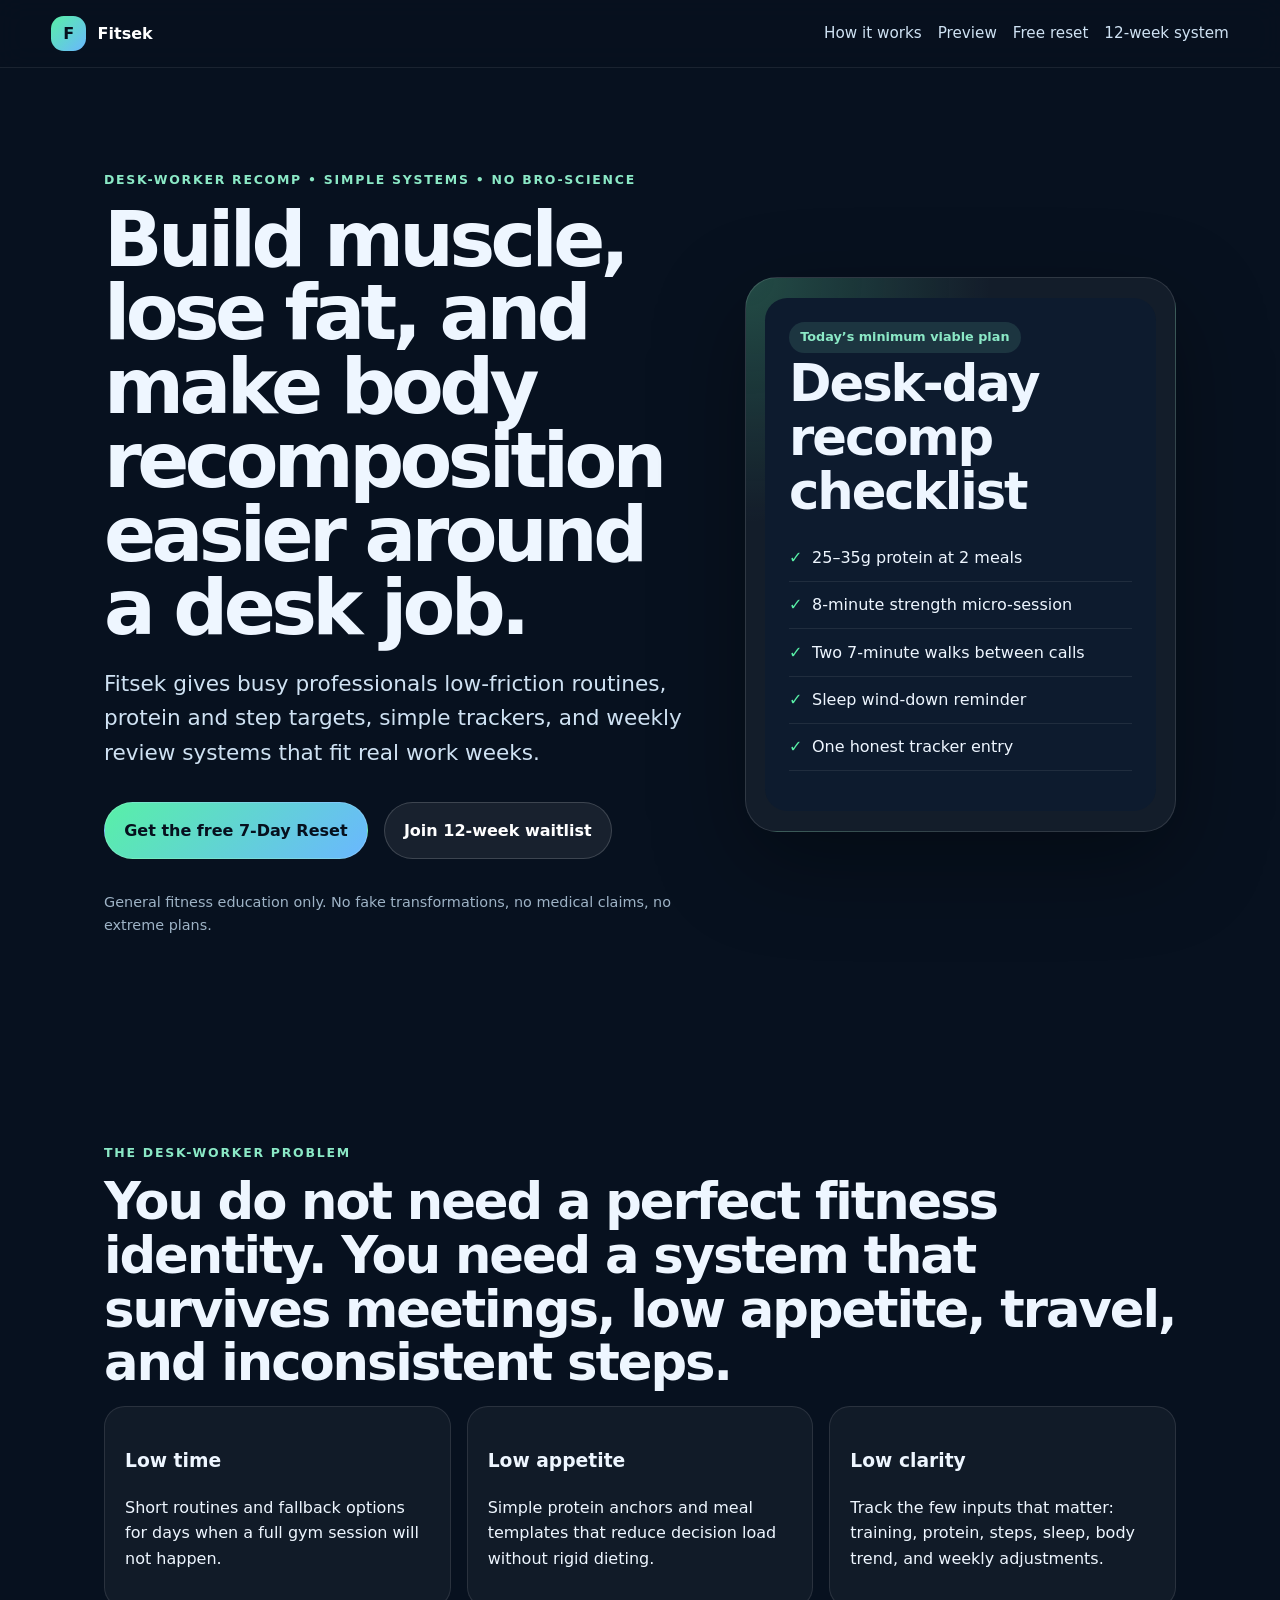
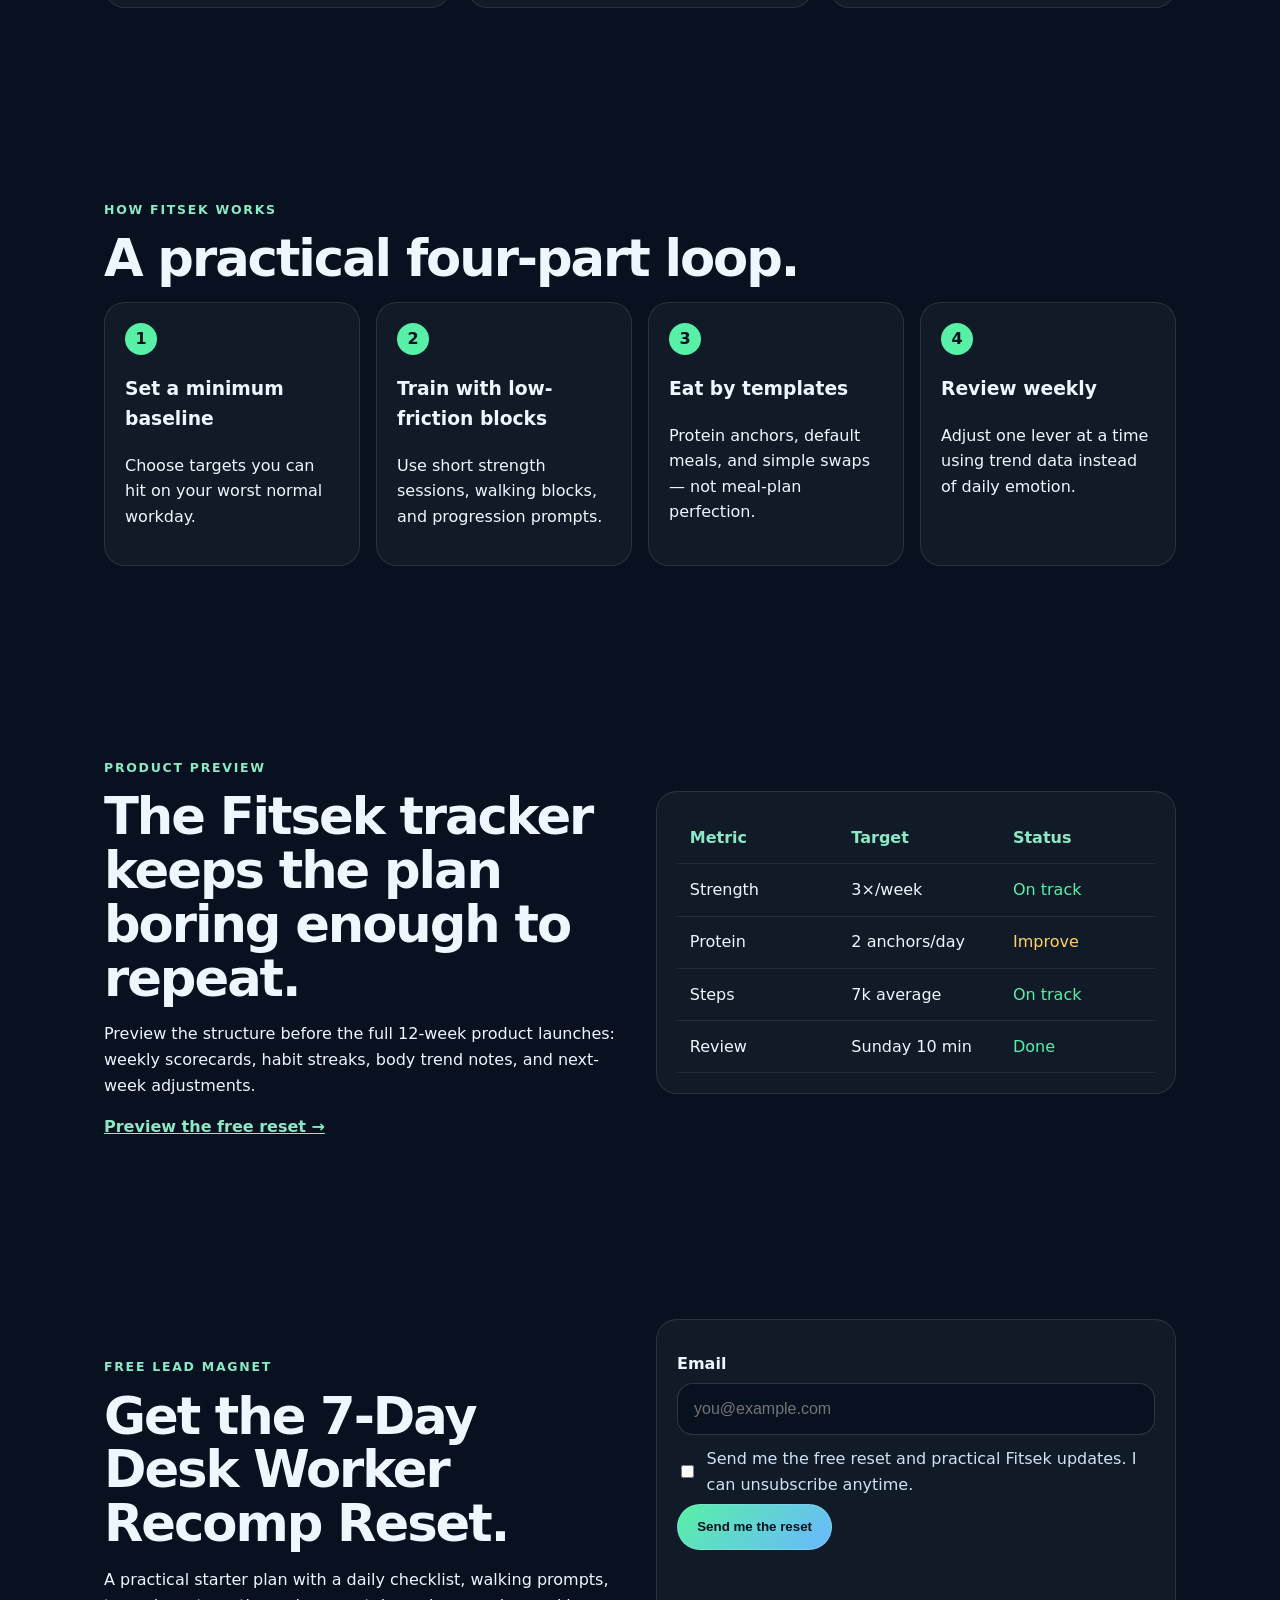
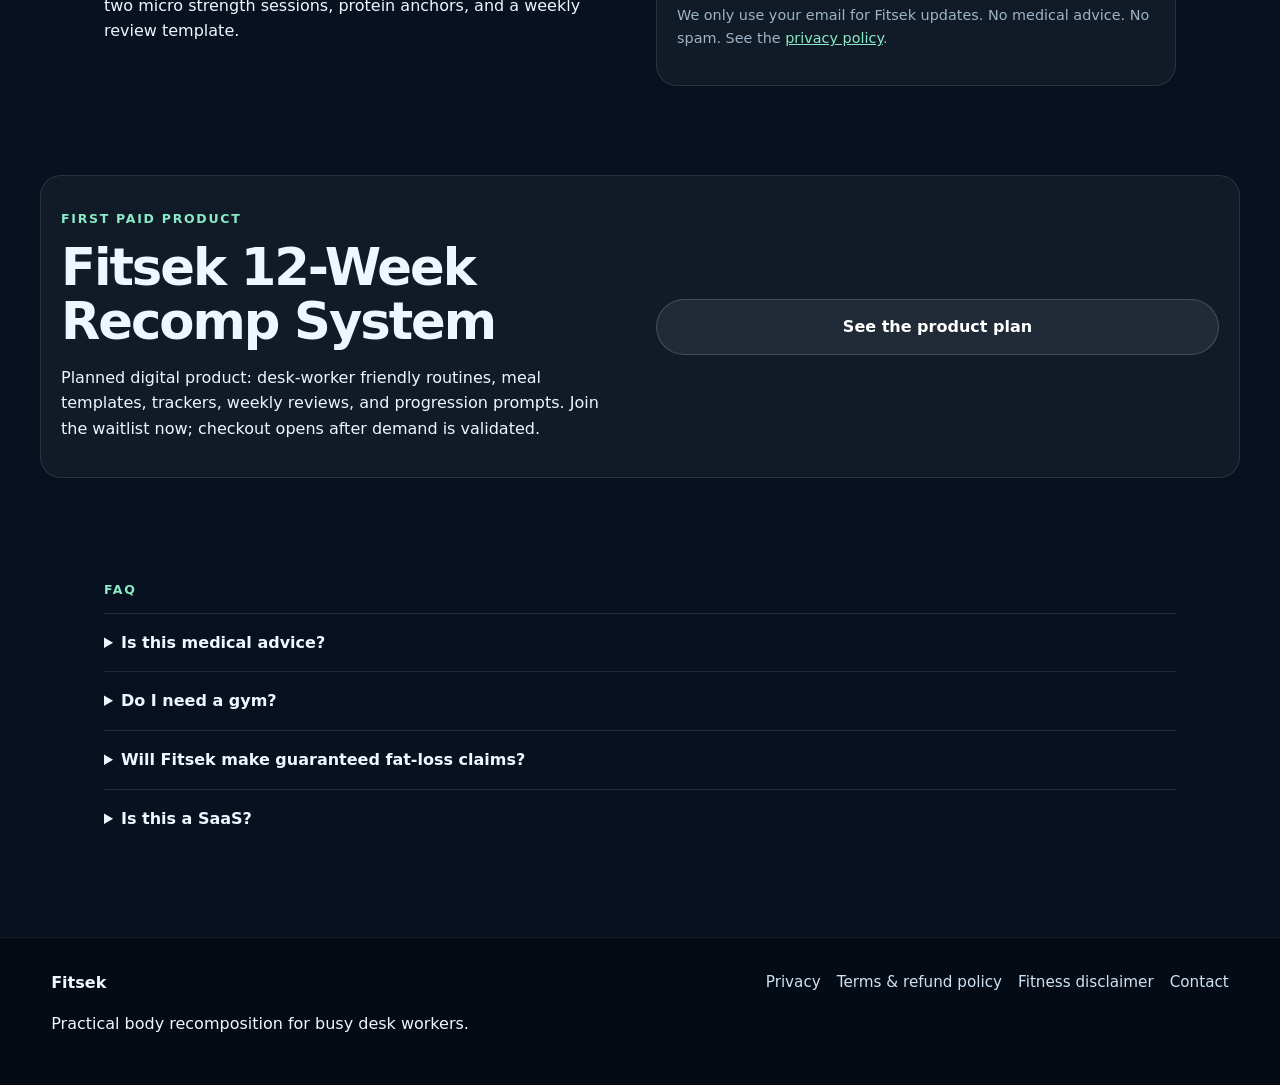
==== site/index.html @ 4f4042d8 "feat: add Fitsek content operating system" ====
<!doctype html>
<html lang="en-AU">
<head>
  <meta charset="utf-8">
  <meta name="viewport" content="width=device-width, initial-scale=1">
  <title>Fitsek — Practical body recomposition for busy desk workers</title>
  <meta name="description" content="Fitsek helps busy desk workers build muscle, lose fat, and simplify body recomposition with practical systems, trackers, and low-friction routines.">
  <meta name="theme-color" content="#07111f">
  <meta property="og:title" content="Fitsek — Desk-worker body recomposition made practical">
  <meta property="og:description" content="Get the free 7-Day Desk Worker Recomp Reset and join the Fitsek 12-Week Recomp System waitlist.">
  <meta property="og:type" content="website">
  <meta property="og:url" content="https://fitsek.com/">
  <meta name="twitter:card" content="summary_large_image">
  <link rel="canonical" href="https://fitsek.com/">
  <link rel="stylesheet" href="/styles.css">
  <script defer src="https://static.cloudflareinsights.com/beacon.min.js" data-cf-beacon='{"token":"8db9f27461f9485aa8b7223ecf528865"}'></script>
  <script defer src="/app.js"></script>
  <script type="application/ld+json">
  {
    "@context": "https://schema.org",
    "@type": "Organization",
    "name": "Fitsek",
    "url": "https://fitsek.com/",
    "description": "Practical body recomposition systems for busy desk workers.",
    "sameAs": []
  }
  </script>
  <script type="application/ld+json">
  {
    "@context": "https://schema.org",
    "@type": "FAQPage",
    "mainEntity": [
      {"@type":"Question","name":"Is Fitsek medical advice?","acceptedAnswer":{"@type":"Answer","text":"No. Fitsek is general fitness and wellness education. Talk to a qualified professional before changing training, nutrition, or activity if you have a medical condition or injury."}},
      {"@type":"Question","name":"Who is Fitsek for?","acceptedAnswer":{"@type":"Answer","text":"Busy desk workers who want simple routines, trackers, and practical body recomposition systems without influencer-style bro-science."}},
      {"@type":"Question","name":"What is the first product?","acceptedAnswer":{"@type":"Answer","text":"The first planned paid product is the Fitsek 12-Week Recomp System, a template-led system with routines, meal structure, tracking, and weekly review prompts."}}
    ]
  }
  </script>
</head>
<body>
  <header class="site-header">
    <a class="brand" href="/" aria-label="Fitsek home"><span class="brand-mark">F</span><span>Fitsek</span></a>
    <nav aria-label="Primary">
      <a href="#how">How it works</a>
      <a href="#preview">Preview</a>
      <a href="#signup">Free reset</a>
      <a href="/product.html">12-week system</a>
    </nav>
  </header>

  <main>
    <section class="hero section" aria-label="Hero">
      <div class="hero-copy">
        <p class="eyebrow">Desk-worker recomp • simple systems • no bro-science</p>
        <h1>Build muscle, lose fat, and make body recomposition easier around a desk job.</h1>
        <p class="lede">Fitsek gives busy professionals low-friction routines, protein and step targets, simple trackers, and weekly review systems that fit real work weeks.</p>
        <div class="cta-row">
          <a class="button primary" data-track="cta_free_hero" href="#signup">Get the free 7-Day Reset</a>
          <a class="button secondary" data-track="cta_product_hero" href="/product.html?utm_source=site&utm_medium=hero&utm_campaign=fitsek_12_week_waitlist">Join 12-week waitlist</a>
        </div>
        <p class="microcopy">General fitness education only. No fake transformations, no medical claims, no extreme plans.</p>
      </div>
      <aside class="hero-card" aria-label="Fitsek scorecard preview">
        <div class="score-card">
          <span class="pill">Today’s minimum viable plan</span>
          <h2>Desk-day recomp checklist</h2>
          <ul class="checklist">
            <li>25–35g protein at 2 meals</li>
            <li>8-minute strength micro-session</li>
            <li>Two 7-minute walks between calls</li>
            <li>Sleep wind-down reminder</li>
            <li>One honest tracker entry</li>
          </ul>
        </div>
      </aside>
    </section>

    <section class="section problem" id="problem">
      <p class="eyebrow">The desk-worker problem</p>
      <h2>You do not need a perfect fitness identity. You need a system that survives meetings, low appetite, travel, and inconsistent steps.</h2>
      <div class="grid three">
        <article><h3>Low time</h3><p>Short routines and fallback options for days when a full gym session will not happen.</p></article>
        <article><h3>Low appetite</h3><p>Simple protein anchors and meal templates that reduce decision load without rigid dieting.</p></article>
        <article><h3>Low clarity</h3><p>Track the few inputs that matter: training, protein, steps, sleep, body trend, and weekly adjustments.</p></article>
      </div>
    </section>

    <section class="section how" id="how">
      <p class="eyebrow">How Fitsek works</p>
      <h2>A practical four-part loop.</h2>
      <div class="steps">
        <div><span>1</span><h3>Set a minimum baseline</h3><p>Choose targets you can hit on your worst normal workday.</p></div>
        <div><span>2</span><h3>Train with low-friction blocks</h3><p>Use short strength sessions, walking blocks, and progression prompts.</p></div>
        <div><span>3</span><h3>Eat by templates</h3><p>Protein anchors, default meals, and simple swaps — not meal-plan perfection.</p></div>
        <div><span>4</span><h3>Review weekly</h3><p>Adjust one lever at a time using trend data instead of daily emotion.</p></div>
      </div>
    </section>

    <section class="section preview" id="preview">
      <div>
        <p class="eyebrow">Product preview</p>
        <h2>The Fitsek tracker keeps the plan boring enough to repeat.</h2>
        <p>Preview the structure before the full 12-week product launches: weekly scorecards, habit streaks, body trend notes, and next-week adjustments.</p>
        <a class="text-link" data-track="preview_tracker" href="/lead-magnet.html?utm_source=site&utm_medium=preview&utm_campaign=free_reset">Preview the free reset →</a>
      </div>
      <div class="tracker-preview" role="img" aria-label="Tracker preview table">
        <div class="row head"><span>Metric</span><span>Target</span><span>Status</span></div>
        <div class="row"><span>Strength</span><span>3×/week</span><span class="good">On track</span></div>
        <div class="row"><span>Protein</span><span>2 anchors/day</span><span class="warn">Improve</span></div>
        <div class="row"><span>Steps</span><span>7k average</span><span class="good">On track</span></div>
        <div class="row"><span>Review</span><span>Sunday 10 min</span><span class="good">Done</span></div>
      </div>
    </section>

    <section class="section offer" id="signup">
      <div class="offer-copy">
        <p class="eyebrow">Free lead magnet</p>
        <h2>Get the 7-Day Desk Worker Recomp Reset.</h2>
        <p>A practical starter plan with a daily checklist, walking prompts, two micro strength sessions, protein anchors, and a weekly review template.</p>
      </div>
      <form class="signup-form" id="lead-form" data-endpoint="https://leads.fitsek.com/signup">
        <label for="email">Email</label>
        <input id="email" name="email" type="email" required placeholder="you@example.com" autocomplete="email">
        <input class="hp" type="text" name="company" tabindex="-1" autocomplete="off" aria-hidden="true">
        <label class="checkbox"><input name="consent" type="checkbox" required> Send me the free reset and practical Fitsek updates. I can unsubscribe anytime.</label>
        <button class="button primary" type="submit" data-track="submit_free_reset">Send me the reset</button>
        <p id="form-status" class="form-status" role="status"></p>
        <p class="microcopy">We only use your email for Fitsek updates. No medical advice. No spam. See the <a href="/privacy.html">privacy policy</a>.</p>
      </form>
    </section>

    <section class="section paid">
      <div>
        <p class="eyebrow">First paid product</p>
        <h2>Fitsek 12-Week Recomp System</h2>
        <p>Planned digital product: desk-worker friendly routines, meal templates, trackers, weekly reviews, and progression prompts. Join the waitlist now; checkout opens after demand is validated.</p>
      </div>
      <a class="button secondary" data-track="cta_product_mid" href="/product.html?utm_source=site&utm_medium=section&utm_campaign=fitsek_12_week_waitlist">See the product plan</a>
    </section>

    <section class="section faq" id="faq">
      <p class="eyebrow">FAQ</p>
      <details><summary>Is this medical advice?</summary><p>No. Fitsek is general fitness and wellness education. Speak with a qualified professional before changing training, nutrition, or activity if you have a medical condition, injury, or concern.</p></details>
      <details><summary>Do I need a gym?</summary><p>No. The free reset starts with desk-worker-friendly walking and simple strength options. The full product will include gym and home variations.</p></details>
      <details><summary>Will Fitsek make guaranteed fat-loss claims?</summary><p>No. Fitsek helps you build a repeatable system. Results vary by individual, consistency, nutrition, training history, sleep, and many other factors.</p></details>
      <details><summary>Is this a SaaS?</summary><p>Not yet. Fitsek starts with digital products and trackers. SaaS comes later only if the audience proves demand.</p></details>
    </section>
  </main>

  <footer class="site-footer">
    <div><strong>Fitsek</strong><p>Practical body recomposition for busy desk workers.</p></div>
    <nav aria-label="Footer">
      <a href="/privacy.html">Privacy</a>
      <a href="/terms.html">Terms & refund policy</a>
      <a href="/disclaimer.html">Fitness disclaimer</a>
      <a href="mailto:hello@fitsek.com">Contact</a>
    </nav>
  </footer>
</body>
</html>
---- styles.css ----
*{box-sizing:border-box}html{scroll-behavior:smooth}body{margin:0;background:#07111f;color:#eef6ff;font-family:Inter,ui-sans-serif,system-ui,-apple-system,BlinkMacSystemFont,"Segoe UI",sans-serif;line-height:1.6}a{color:#8be9c6}a:hover{color:#b8ffe4}.site-header{position:sticky;top:0;z-index:20;display:flex;align-items:center;justify-content:space-between;gap:1rem;padding:1rem clamp(1rem,4vw,4rem);background:rgba(7,17,31,.86);backdrop-filter:blur(14px);border-bottom:1px solid rgba(255,255,255,.08)}.brand{display:flex;align-items:center;gap:.7rem;font-weight:800;text-decoration:none;color:#fff}.brand-mark{display:grid;place-items:center;width:2.2rem;height:2.2rem;border-radius:.8rem;background:linear-gradient(135deg,#58f0a7,#6ab7ff);color:#06101e}.site-header nav,.site-footer nav{display:flex;gap:1rem;flex-wrap:wrap}.site-header nav a,.site-footer nav a{text-decoration:none;color:#cfe2f3;font-size:.95rem}.section{padding:clamp(3rem,7vw,6rem) clamp(1rem,5vw,5rem);max-width:1200px;margin:auto}.hero{display:grid;grid-template-columns:minmax(0,1.1fr) minmax(280px,.8fr);gap:3rem;align-items:center;min-height:78vh}.eyebrow{text-transform:uppercase;letter-spacing:.14em;color:#8be9c6;font-weight:800;font-size:.78rem}.hero h1,.content-page h1{font-size:clamp(2.5rem,6vw,5.6rem);line-height:.96;margin:.2rem 0 1rem;letter-spacing:-.06em}.section h2{font-size:clamp(2rem,4vw,3.5rem);line-height:1.05;letter-spacing:-.04em;margin:.25rem 0 1rem}.lede{font-size:clamp(1.08rem,2vw,1.35rem);color:#cfe2f3;max-width:68ch}.cta-row{display:flex;gap:1rem;flex-wrap:wrap;margin:2rem 0}.button{display:inline-flex;align-items:center;justify-content:center;border-radius:999px;padding:.9rem 1.2rem;font-weight:800;text-decoration:none;border:1px solid rgba(255,255,255,.16);cursor:pointer}.primary{background:linear-gradient(135deg,#58f0a7,#6ab7ff);color:#06101e}.secondary{background:rgba(255,255,255,.07);color:#fff}.microcopy{font-size:.9rem;color:#9eb3c6}.hero-card{border:1px solid rgba(255,255,255,.12);border-radius:2rem;background:radial-gradient(circle at top left,rgba(88,240,167,.22),transparent 35%),rgba(255,255,255,.05);padding:1.2rem;box-shadow:0 30px 90px rgba(0,0,0,.35)}.score-card{border-radius:1.4rem;background:#0d1b2e;padding:1.5rem}.pill{display:inline-block;border-radius:999px;background:rgba(139,233,198,.12);color:#8be9c6;padding:.35rem .7rem;font-size:.8rem;font-weight:700}.checklist{list-style:none;padding:0;margin:1rem 0}.checklist li{padding:.65rem 0;border-bottom:1px solid rgba(255,255,255,.08)}.checklist li:before{content:"✓";color:#58f0a7;margin-right:.6rem}.grid.three{display:grid;grid-template-columns:repeat(3,1fr);gap:1rem}.grid article,.steps div,.tracker-preview,.signup-form,.paid,.card-list>div,.guide-grid article{border:1px solid rgba(255,255,255,.1);border-radius:1.3rem;background:rgba(255,255,255,.045);padding:1.25rem}.steps{display:grid;grid-template-columns:repeat(4,1fr);gap:1rem}.steps span{display:grid;place-items:center;width:2rem;height:2rem;background:#58f0a7;color:#06101e;border-radius:50%;font-weight:900}.preview,.offer,.paid{display:grid;grid-template-columns:1fr 1fr;gap:2rem;align-items:center}.tracker-preview .row{display:grid;grid-template-columns:1fr 1fr .8fr;padding:.8rem;border-bottom:1px solid rgba(255,255,255,.08)}.tracker-preview .head{font-weight:900;color:#8be9c6}.good{color:#58f0a7}.warn{color:#ffd166}.signup-form label{display:block;font-weight:800;margin:.7rem 0 .4rem}.signup-form input[type=email]{width:100%;border:1px solid rgba(255,255,255,.16);border-radius:1rem;background:#07111f;color:#fff;padding:1rem;font-size:1rem}.checkbox{display:flex!important;gap:.6rem;font-weight:500!important;color:#cfe2f3}.hp{position:absolute;left:-9999px}.form-status{min-height:1.4rem;color:#8be9c6;font-weight:800}.faq details{border-top:1px solid rgba(255,255,255,.1);padding:1rem 0}.faq summary{cursor:pointer;font-weight:900}.site-footer{display:flex;justify-content:space-between;gap:1rem;flex-wrap:wrap;padding:2rem clamp(1rem,4vw,4rem);border-top:1px solid rgba(255,255,255,.08);background:#050b14}.content-page{max-width:1040px;margin:auto;padding:clamp(2rem,6vw,5rem) clamp(1rem,5vw,4rem)}.content-page.narrow{max-width:820px}.guide-grid,.card-list{display:grid;grid-template-columns:1fr 1fr;gap:1rem}.plan-table{width:100%;border-collapse:collapse;margin:1rem 0;background:rgba(255,255,255,.04);border-radius:1rem;overflow:hidden}.plan-table th,.plan-table td{text-align:left;border-bottom:1px solid rgba(255,255,255,.08);padding:.8rem}.text-link{font-weight:900}.page .site-header{position:relative}@media(max-width:820px){.hero,.preview,.offer,.paid,.grid.three,.steps,.guide-grid,.card-list{grid-template-columns:1fr}.site-header{position:relative;align-items:flex-start}.hero{min-height:auto}.site-header nav{font-size:.9rem}.hero h1,.content-page h1{font-size:2.7rem}}@media print{.site-header,.site-footer,.button{display:none}body{background:#fff;color:#111}.content-page{max-width:100%;padding:1rem}a{color:#111}}
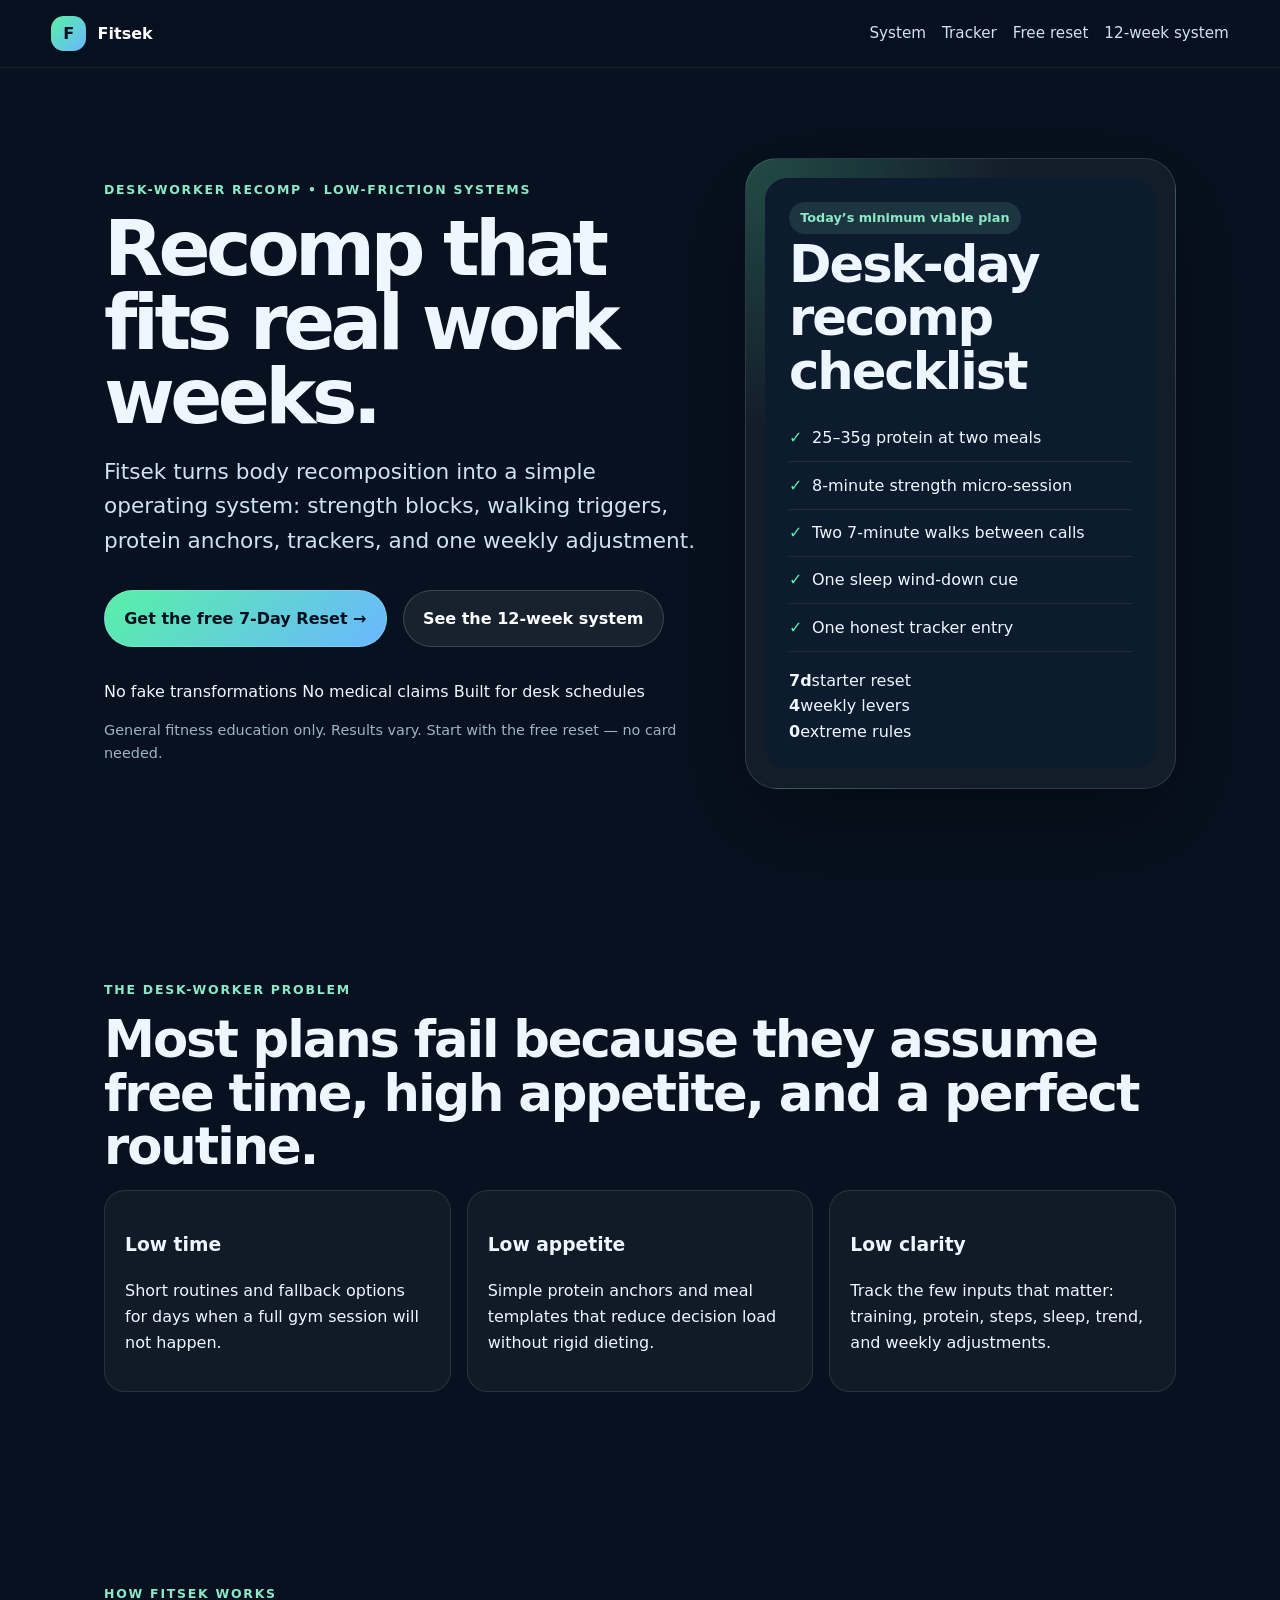
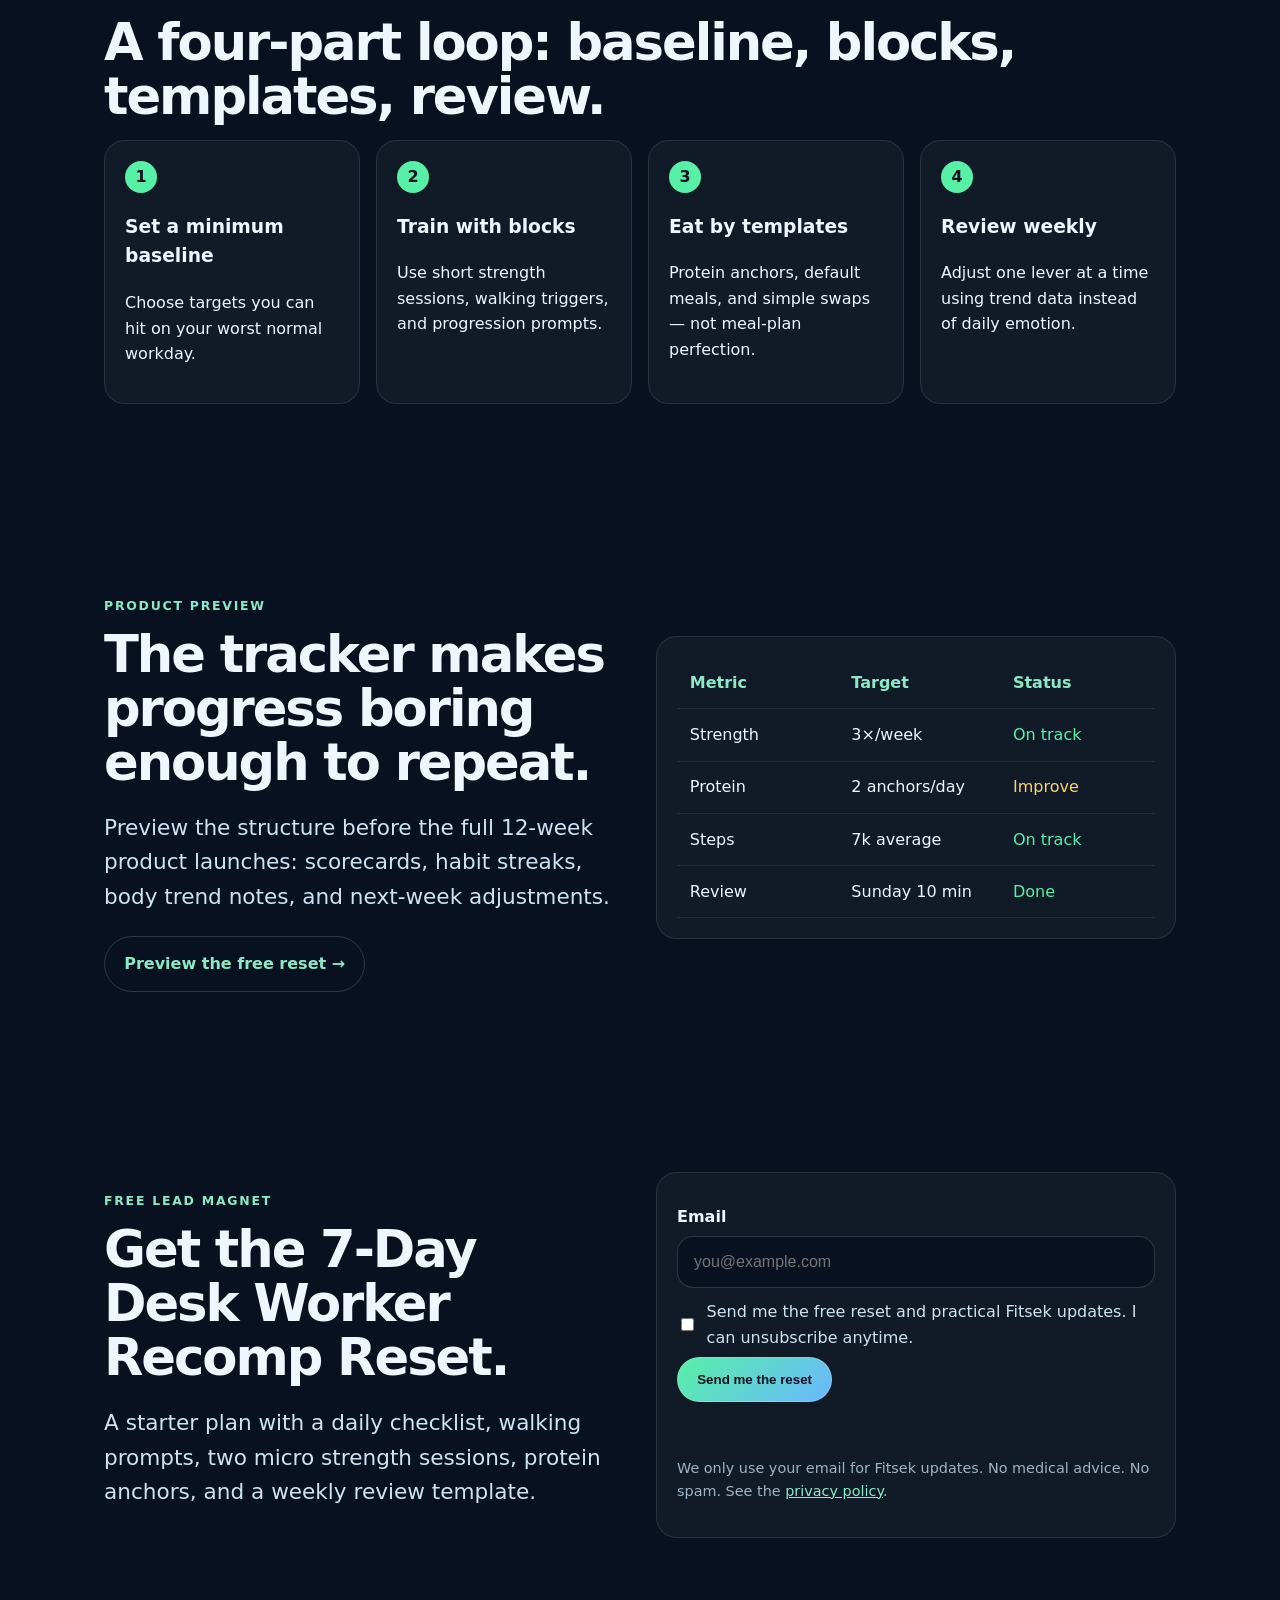
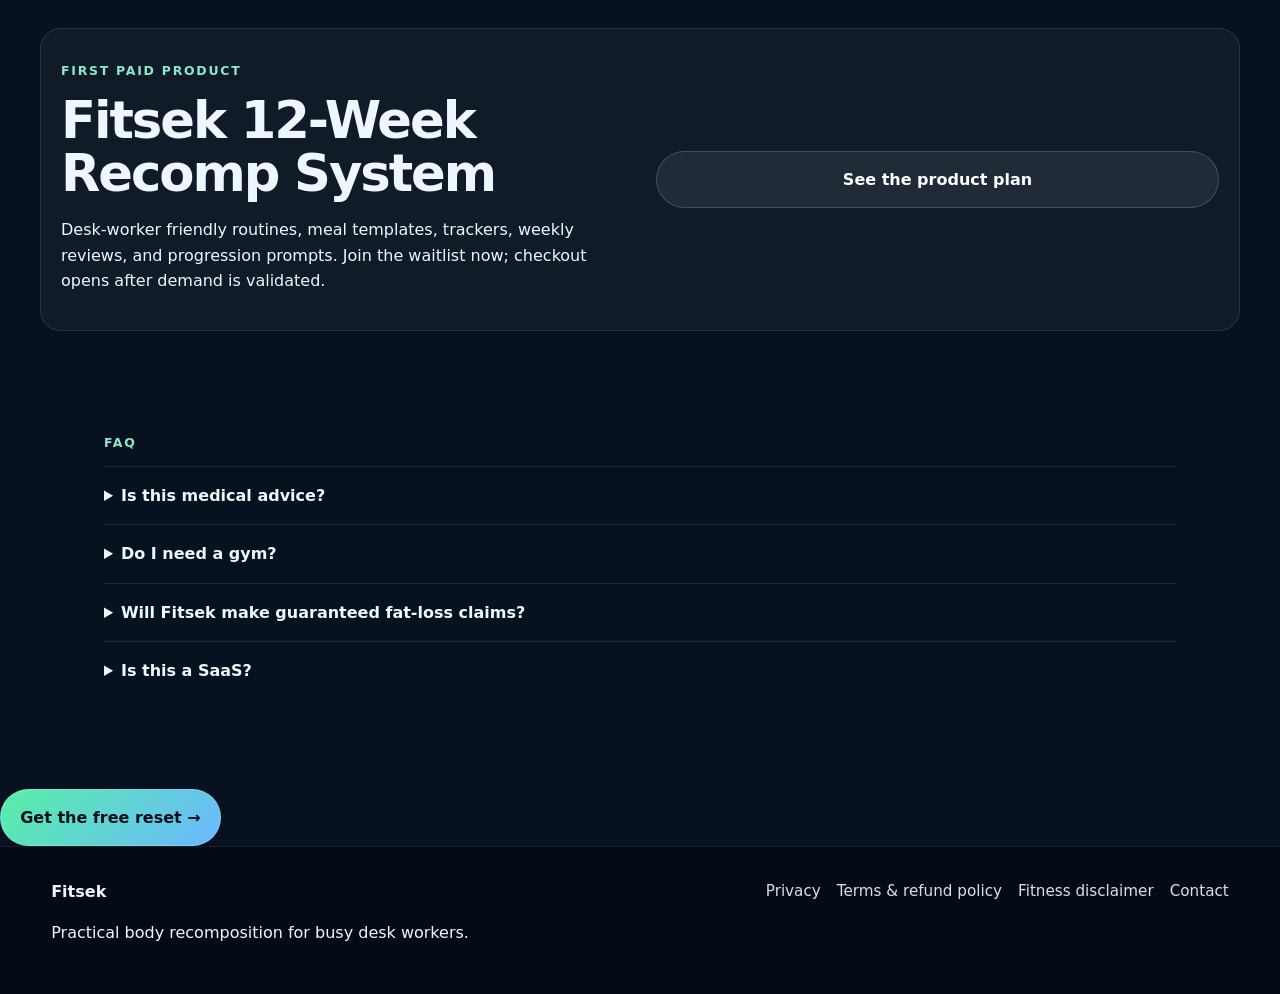
==== commit 62b15d9c: "feat: add Fitsek Meta automation and brand refresh" ====
--- a/site/index.html
+++ b/site/index.html
@@ -3,46 +3,33 @@
 <head>
   <meta charset="utf-8">
   <meta name="viewport" content="width=device-width, initial-scale=1">
-  <title>Fitsek — Practical body recomposition for busy desk workers</title>
-  <meta name="description" content="Fitsek helps busy desk workers build muscle, lose fat, and simplify body recomposition with practical systems, trackers, and low-friction routines.">
-  <meta name="theme-color" content="#07111f">
+  <title>Fitsek — Desk-worker body recomposition system</title>
+  <meta name="description" content="Fitsek helps busy desk workers build muscle, lose fat, and simplify body recomposition with practical routines, trackers, protein anchors, and weekly reviews.">
+  <meta name="theme-color" content="#05070c">
   <meta property="og:title" content="Fitsek — Desk-worker body recomposition made practical">
   <meta property="og:description" content="Get the free 7-Day Desk Worker Recomp Reset and join the Fitsek 12-Week Recomp System waitlist.">
   <meta property="og:type" content="website">
   <meta property="og:url" content="https://fitsek.com/">
+  <meta property="og:image" content="https://fitsek.com/assets/social/og-fitsek.png">
   <meta name="twitter:card" content="summary_large_image">
   <link rel="canonical" href="https://fitsek.com/">
+  <link rel="preconnect" href="https://static.cloudflareinsights.com">
   <link rel="stylesheet" href="/styles.css">
   <script defer src="https://static.cloudflareinsights.com/beacon.min.js" data-cf-beacon='{"token":"8db9f27461f9485aa8b7223ecf528865"}'></script>
   <script defer src="/app.js"></script>
   <script type="application/ld+json">
-  {
-    "@context": "https://schema.org",
-    "@type": "Organization",
-    "name": "Fitsek",
-    "url": "https://fitsek.com/",
-    "description": "Practical body recomposition systems for busy desk workers.",
-    "sameAs": []
-  }
+  {"@context":"https://schema.org","@type":"Organization","name":"Fitsek","url":"https://fitsek.com/","description":"Practical body recomposition systems for busy desk workers.","sameAs":[]}
   </script>
   <script type="application/ld+json">
-  {
-    "@context": "https://schema.org",
-    "@type": "FAQPage",
-    "mainEntity": [
-      {"@type":"Question","name":"Is Fitsek medical advice?","acceptedAnswer":{"@type":"Answer","text":"No. Fitsek is general fitness and wellness education. Talk to a qualified professional before changing training, nutrition, or activity if you have a medical condition or injury."}},
-      {"@type":"Question","name":"Who is Fitsek for?","acceptedAnswer":{"@type":"Answer","text":"Busy desk workers who want simple routines, trackers, and practical body recomposition systems without influencer-style bro-science."}},
-      {"@type":"Question","name":"What is the first product?","acceptedAnswer":{"@type":"Answer","text":"The first planned paid product is the Fitsek 12-Week Recomp System, a template-led system with routines, meal structure, tracking, and weekly review prompts."}}
-    ]
-  }
+  {"@context":"https://schema.org","@type":"FAQPage","mainEntity":[{"@type":"Question","name":"Is Fitsek medical advice?","acceptedAnswer":{"@type":"Answer","text":"No. Fitsek is general fitness and wellness education. Talk to a qualified professional before changing training, nutrition, or activity if you have a medical condition or injury."}},{"@type":"Question","name":"Who is Fitsek for?","acceptedAnswer":{"@type":"Answer","text":"Busy desk workers who want simple routines, trackers, and practical body recomposition systems without influencer-style bro-science."}},{"@type":"Question","name":"What is the first product?","acceptedAnswer":{"@type":"Answer","text":"The first planned paid product is the Fitsek 12-Week Recomp System, a template-led system with routines, meal structure, tracking, and weekly review prompts."}}]}
   </script>
 </head>
 <body>
   <header class="site-header">
     <a class="brand" href="/" aria-label="Fitsek home"><span class="brand-mark">F</span><span>Fitsek</span></a>
     <nav aria-label="Primary">
-      <a href="#how">How it works</a>
-      <a href="#preview">Preview</a>
+      <a href="#how">System</a>
+      <a href="#preview">Tracker</a>
       <a href="#signup">Free reset</a>
       <a href="/product.html">12-week system</a>
     </nav>
@@ -51,46 +38,59 @@
   <main>
     <section class="hero section" aria-label="Hero">
       <div class="hero-copy">
-        <p class="eyebrow">Desk-worker recomp • simple systems • no bro-science</p>
-        <h1>Build muscle, lose fat, and make body recomposition easier around a desk job.</h1>
-        <p class="lede">Fitsek gives busy professionals low-friction routines, protein and step targets, simple trackers, and weekly review systems that fit real work weeks.</p>
+        <p class="eyebrow">Desk-worker recomp • low-friction systems</p>
+        <h1>Recomp that fits <span class="accent">real work weeks.</span></h1>
+        <p class="lede">Fitsek turns body recomposition into a simple operating system: strength blocks, walking triggers, protein anchors, trackers, and one weekly adjustment.</p>
         <div class="cta-row">
-          <a class="button primary" data-track="cta_free_hero" href="#signup">Get the free 7-Day Reset</a>
-          <a class="button secondary" data-track="cta_product_hero" href="/product.html?utm_source=site&utm_medium=hero&utm_campaign=fitsek_12_week_waitlist">Join 12-week waitlist</a>
+          <a class="button primary" data-track="cta_free_hero" href="#signup">Get the free 7-Day Reset →</a>
+          <a class="button secondary" data-track="cta_product_hero" href="/product.html?utm_source=site&utm_medium=hero&utm_campaign=fitsek_12_week_waitlist">See the 12-week system</a>
         </div>
-        <p class="microcopy">General fitness education only. No fake transformations, no medical claims, no extreme plans.</p>
+        <div class="hero-proof" aria-label="Fitsek principles">
+          <span class="proof-pill">No fake transformations</span>
+          <span class="proof-pill">No medical claims</span>
+          <span class="proof-pill">Built for desk schedules</span>
+        </div>
+        <p class="microcopy">General fitness education only. Results vary. Start with the free reset — no card needed.</p>
       </div>
       <aside class="hero-card" aria-label="Fitsek scorecard preview">
-        <div class="score-card">
-          <span class="pill">Today’s minimum viable plan</span>
-          <h2>Desk-day recomp checklist</h2>
-          <ul class="checklist">
-            <li>25–35g protein at 2 meals</li>
-            <li>8-minute strength micro-session</li>
-            <li>Two 7-minute walks between calls</li>
-            <li>Sleep wind-down reminder</li>
-            <li>One honest tracker entry</li>
-          </ul>
+        <div class="device-card">
+          <div class="device-top"><span class="dot"></span><span class="dot"></span><span class="dot"></span></div>
+          <div class="score-card">
+            <span class="pill">Today’s minimum viable plan</span>
+            <h2>Desk-day recomp checklist</h2>
+            <ul class="checklist">
+              <li>25–35g protein at two meals</li>
+              <li>8-minute strength micro-session</li>
+              <li>Two 7-minute walks between calls</li>
+              <li>One sleep wind-down cue</li>
+              <li>One honest tracker entry</li>
+            </ul>
+            <div class="mini-metrics">
+              <div><strong>7d</strong><span>starter reset</span></div>
+              <div><strong>4</strong><span>weekly levers</span></div>
+              <div><strong>0</strong><span>extreme rules</span></div>
+            </div>
+          </div>
         </div>
       </aside>
     </section>
 
     <section class="section problem" id="problem">
       <p class="eyebrow">The desk-worker problem</p>
-      <h2>You do not need a perfect fitness identity. You need a system that survives meetings, low appetite, travel, and inconsistent steps.</h2>
+      <h2>Most plans fail because they assume free time, high appetite, and a perfect routine.</h2>
       <div class="grid three">
         <article><h3>Low time</h3><p>Short routines and fallback options for days when a full gym session will not happen.</p></article>
         <article><h3>Low appetite</h3><p>Simple protein anchors and meal templates that reduce decision load without rigid dieting.</p></article>
-        <article><h3>Low clarity</h3><p>Track the few inputs that matter: training, protein, steps, sleep, body trend, and weekly adjustments.</p></article>
+        <article><h3>Low clarity</h3><p>Track the few inputs that matter: training, protein, steps, sleep, trend, and weekly adjustments.</p></article>
       </div>
     </section>
 
     <section class="section how" id="how">
       <p class="eyebrow">How Fitsek works</p>
-      <h2>A practical four-part loop.</h2>
+      <h2>A four-part loop: baseline, blocks, templates, review.</h2>
       <div class="steps">
         <div><span>1</span><h3>Set a minimum baseline</h3><p>Choose targets you can hit on your worst normal workday.</p></div>
-        <div><span>2</span><h3>Train with low-friction blocks</h3><p>Use short strength sessions, walking blocks, and progression prompts.</p></div>
+        <div><span>2</span><h3>Train with blocks</h3><p>Use short strength sessions, walking triggers, and progression prompts.</p></div>
         <div><span>3</span><h3>Eat by templates</h3><p>Protein anchors, default meals, and simple swaps — not meal-plan perfection.</p></div>
         <div><span>4</span><h3>Review weekly</h3><p>Adjust one lever at a time using trend data instead of daily emotion.</p></div>
       </div>
@@ -99,9 +99,9 @@
     <section class="section preview" id="preview">
       <div>
         <p class="eyebrow">Product preview</p>
-        <h2>The Fitsek tracker keeps the plan boring enough to repeat.</h2>
-        <p>Preview the structure before the full 12-week product launches: weekly scorecards, habit streaks, body trend notes, and next-week adjustments.</p>
-        <a class="text-link" data-track="preview_tracker" href="/lead-magnet.html?utm_source=site&utm_medium=preview&utm_campaign=free_reset">Preview the free reset →</a>
+        <h2>The tracker makes progress boring enough to repeat.</h2>
+        <p class="lede">Preview the structure before the full 12-week product launches: scorecards, habit streaks, body trend notes, and next-week adjustments.</p>
+        <a class="button tertiary" data-track="preview_tracker" href="/lead-magnet.html?utm_source=site&utm_medium=preview&utm_campaign=free_reset">Preview the free reset →</a>
       </div>
       <div class="tracker-preview" role="img" aria-label="Tracker preview table">
         <div class="row head"><span>Metric</span><span>Target</span><span>Status</span></div>
@@ -115,8 +115,8 @@
     <section class="section offer" id="signup">
       <div class="offer-copy">
         <p class="eyebrow">Free lead magnet</p>
-        <h2>Get the 7-Day Desk Worker Recomp Reset.</h2>
-        <p>A practical starter plan with a daily checklist, walking prompts, two micro strength sessions, protein anchors, and a weekly review template.</p>
+        <h2>Get the <span class="accent">7-Day Desk Worker Recomp Reset.</span></h2>
+        <p class="lede">A starter plan with a daily checklist, walking prompts, two micro strength sessions, protein anchors, and a weekly review template.</p>
       </div>
       <form class="signup-form" id="lead-form" data-endpoint="https://leads.fitsek.com/signup">
         <label for="email">Email</label>
@@ -133,7 +133,7 @@
       <div>
         <p class="eyebrow">First paid product</p>
         <h2>Fitsek 12-Week Recomp System</h2>
-        <p>Planned digital product: desk-worker friendly routines, meal templates, trackers, weekly reviews, and progression prompts. Join the waitlist now; checkout opens after demand is validated.</p>
+        <p>Desk-worker friendly routines, meal templates, trackers, weekly reviews, and progression prompts. Join the waitlist now; checkout opens after demand is validated.</p>
       </div>
       <a class="button secondary" data-track="cta_product_mid" href="/product.html?utm_source=site&utm_medium=section&utm_campaign=fitsek_12_week_waitlist">See the product plan</a>
     </section>
@@ -146,15 +146,10 @@
       <details><summary>Is this a SaaS?</summary><p>Not yet. Fitsek starts with digital products and trackers. SaaS comes later only if the audience proves demand.</p></details>
     </section>
   </main>
-
+  <div class="sticky-cta"><a class="button primary" href="#signup" data-track="sticky_mobile_reset">Get the free reset →</a></div>
   <footer class="site-footer">
     <div><strong>Fitsek</strong><p>Practical body recomposition for busy desk workers.</p></div>
-    <nav aria-label="Footer">
-      <a href="/privacy.html">Privacy</a>
-      <a href="/terms.html">Terms & refund policy</a>
-      <a href="/disclaimer.html">Fitness disclaimer</a>
-      <a href="mailto:hello@fitsek.com">Contact</a>
-    </nav>
+    <nav aria-label="Footer"><a href="/privacy.html">Privacy</a><a href="/terms.html">Terms & refund policy</a><a href="/disclaimer.html">Fitness disclaimer</a><a href="mailto:hello@fitsek.com">Contact</a></nav>
   </footer>
 </body>
 </html>
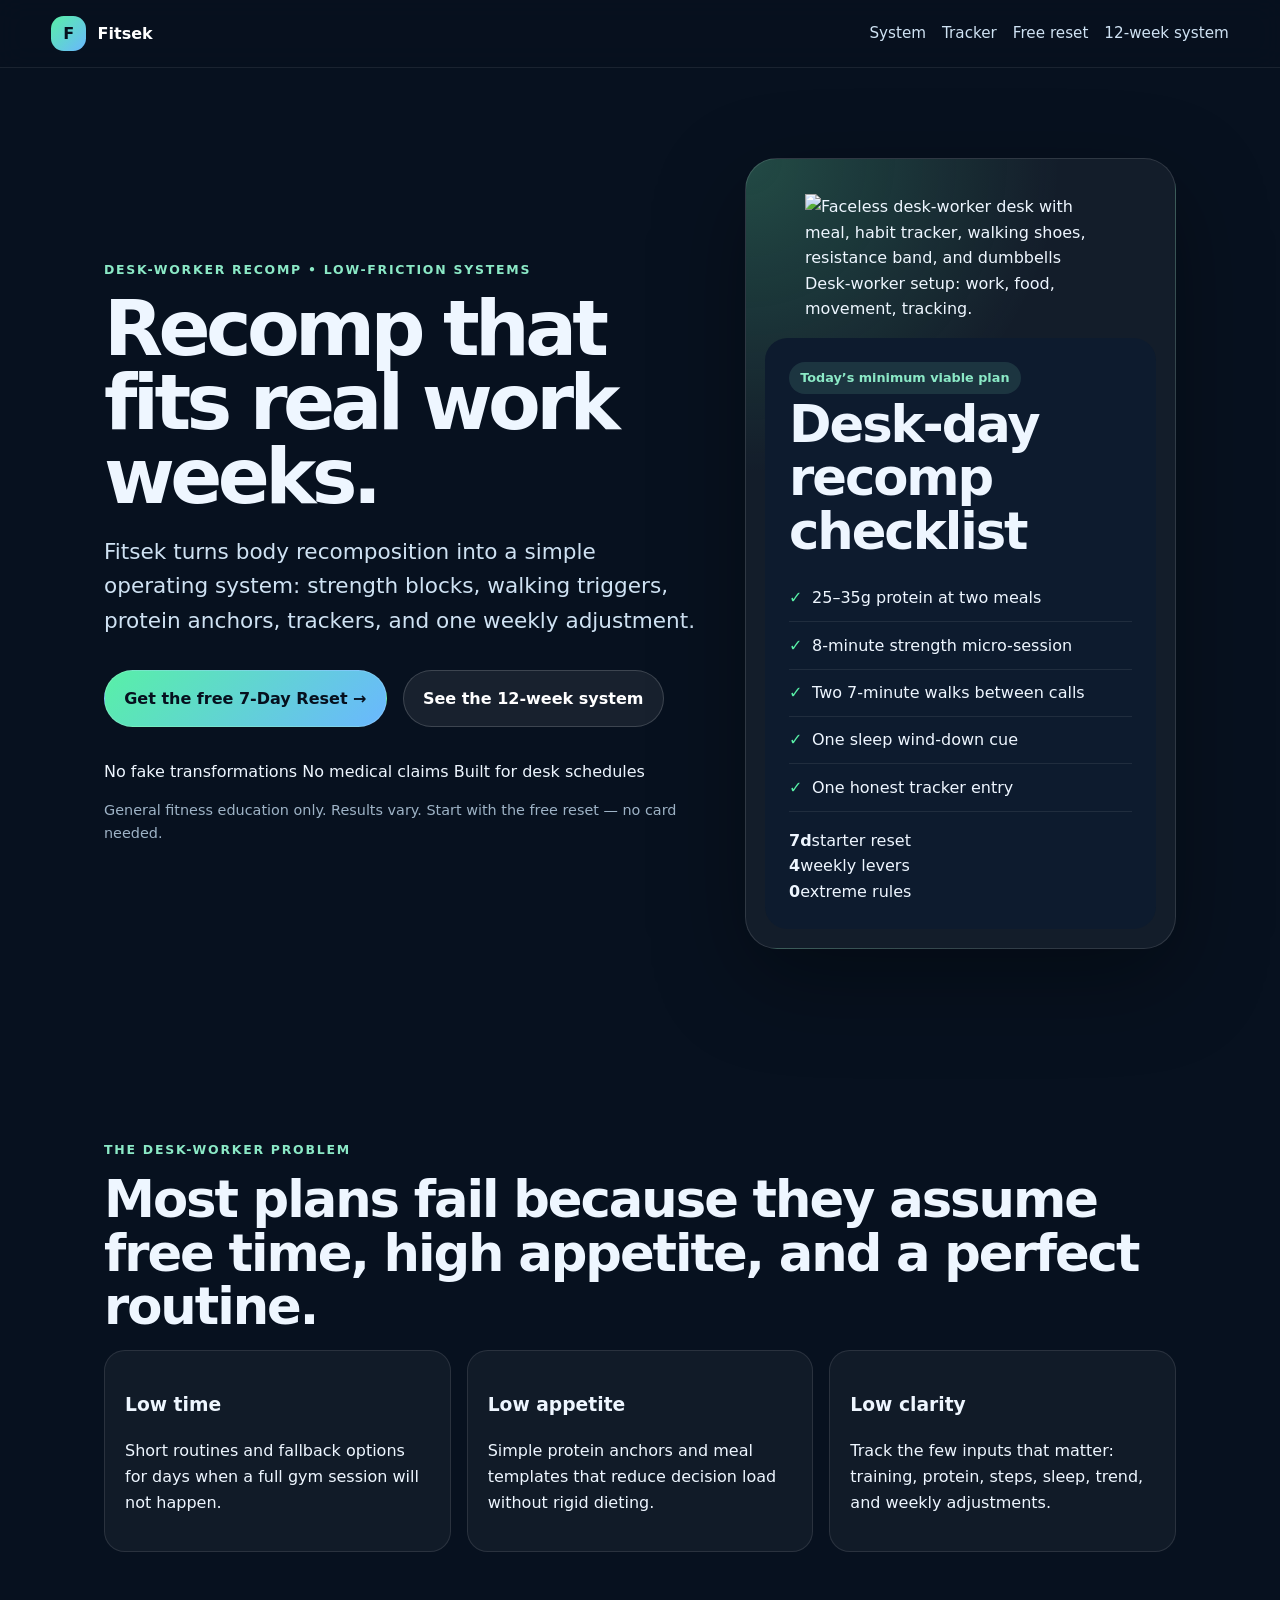
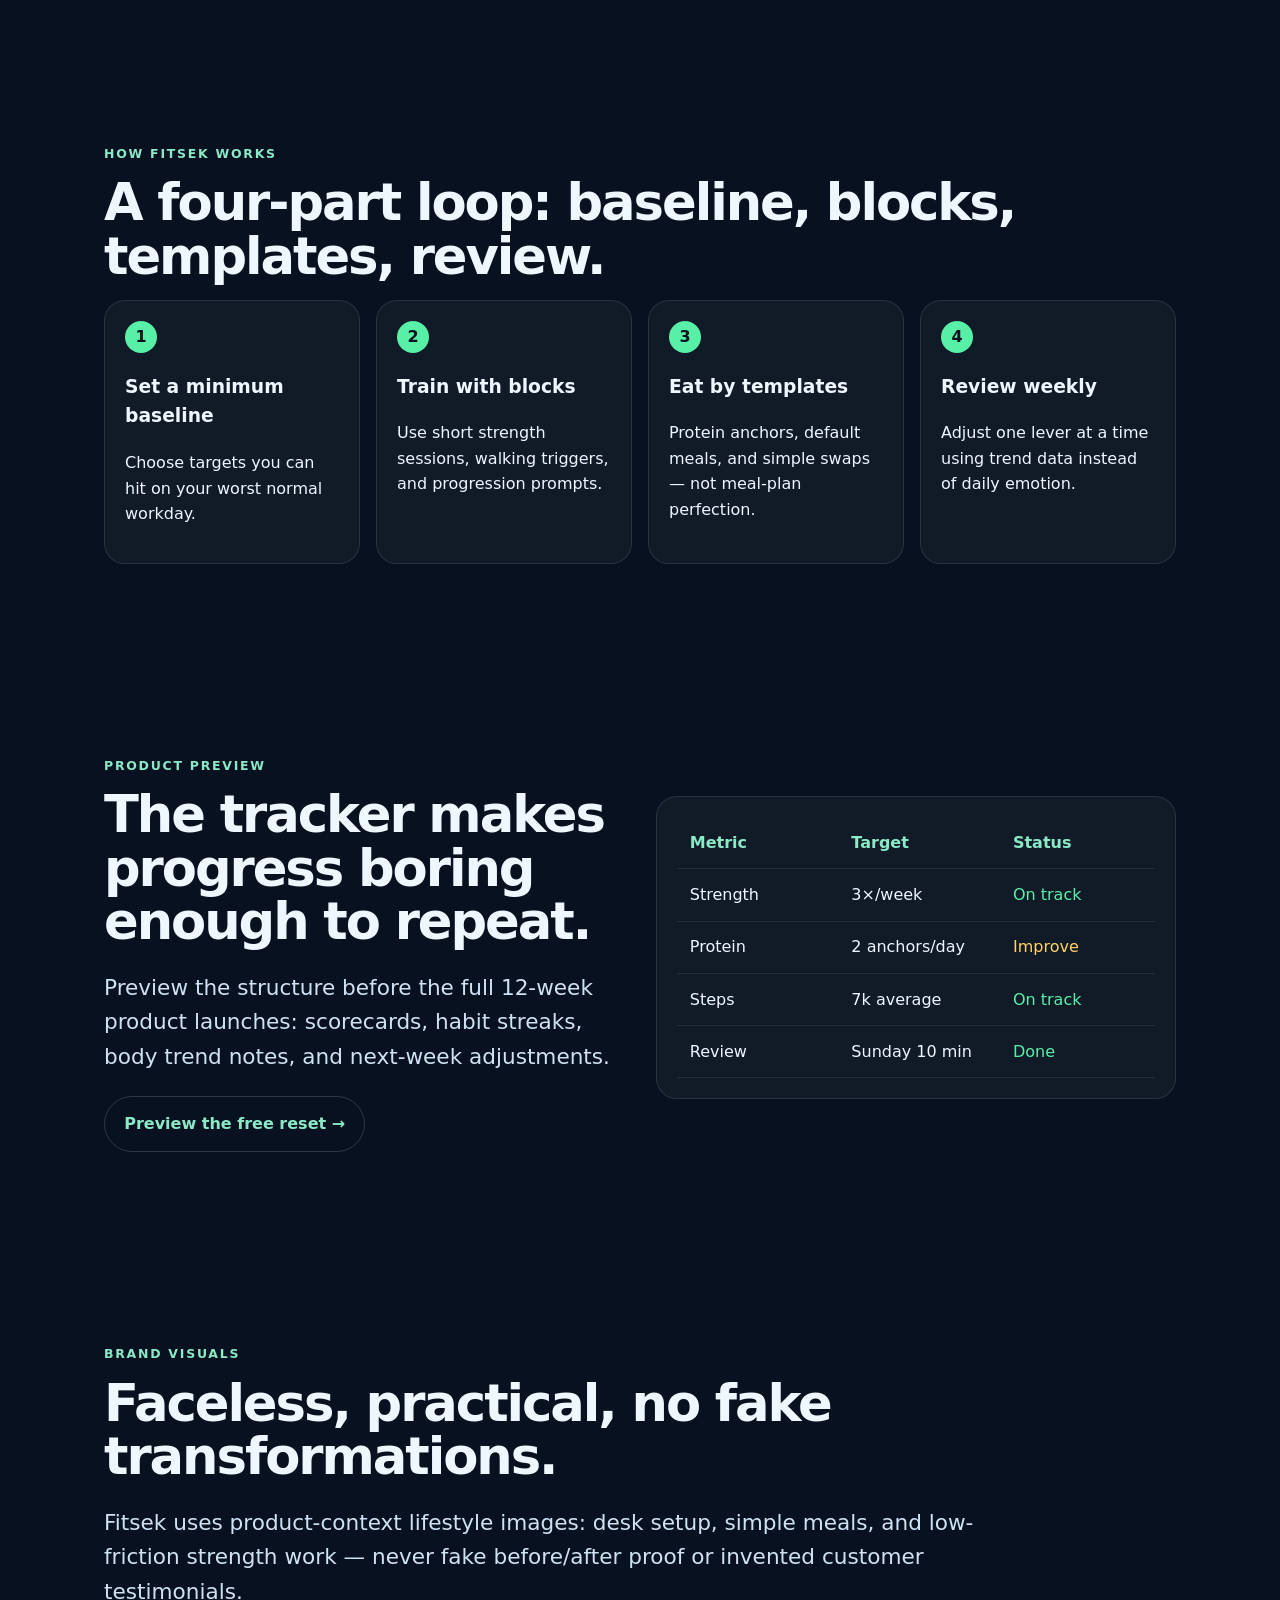
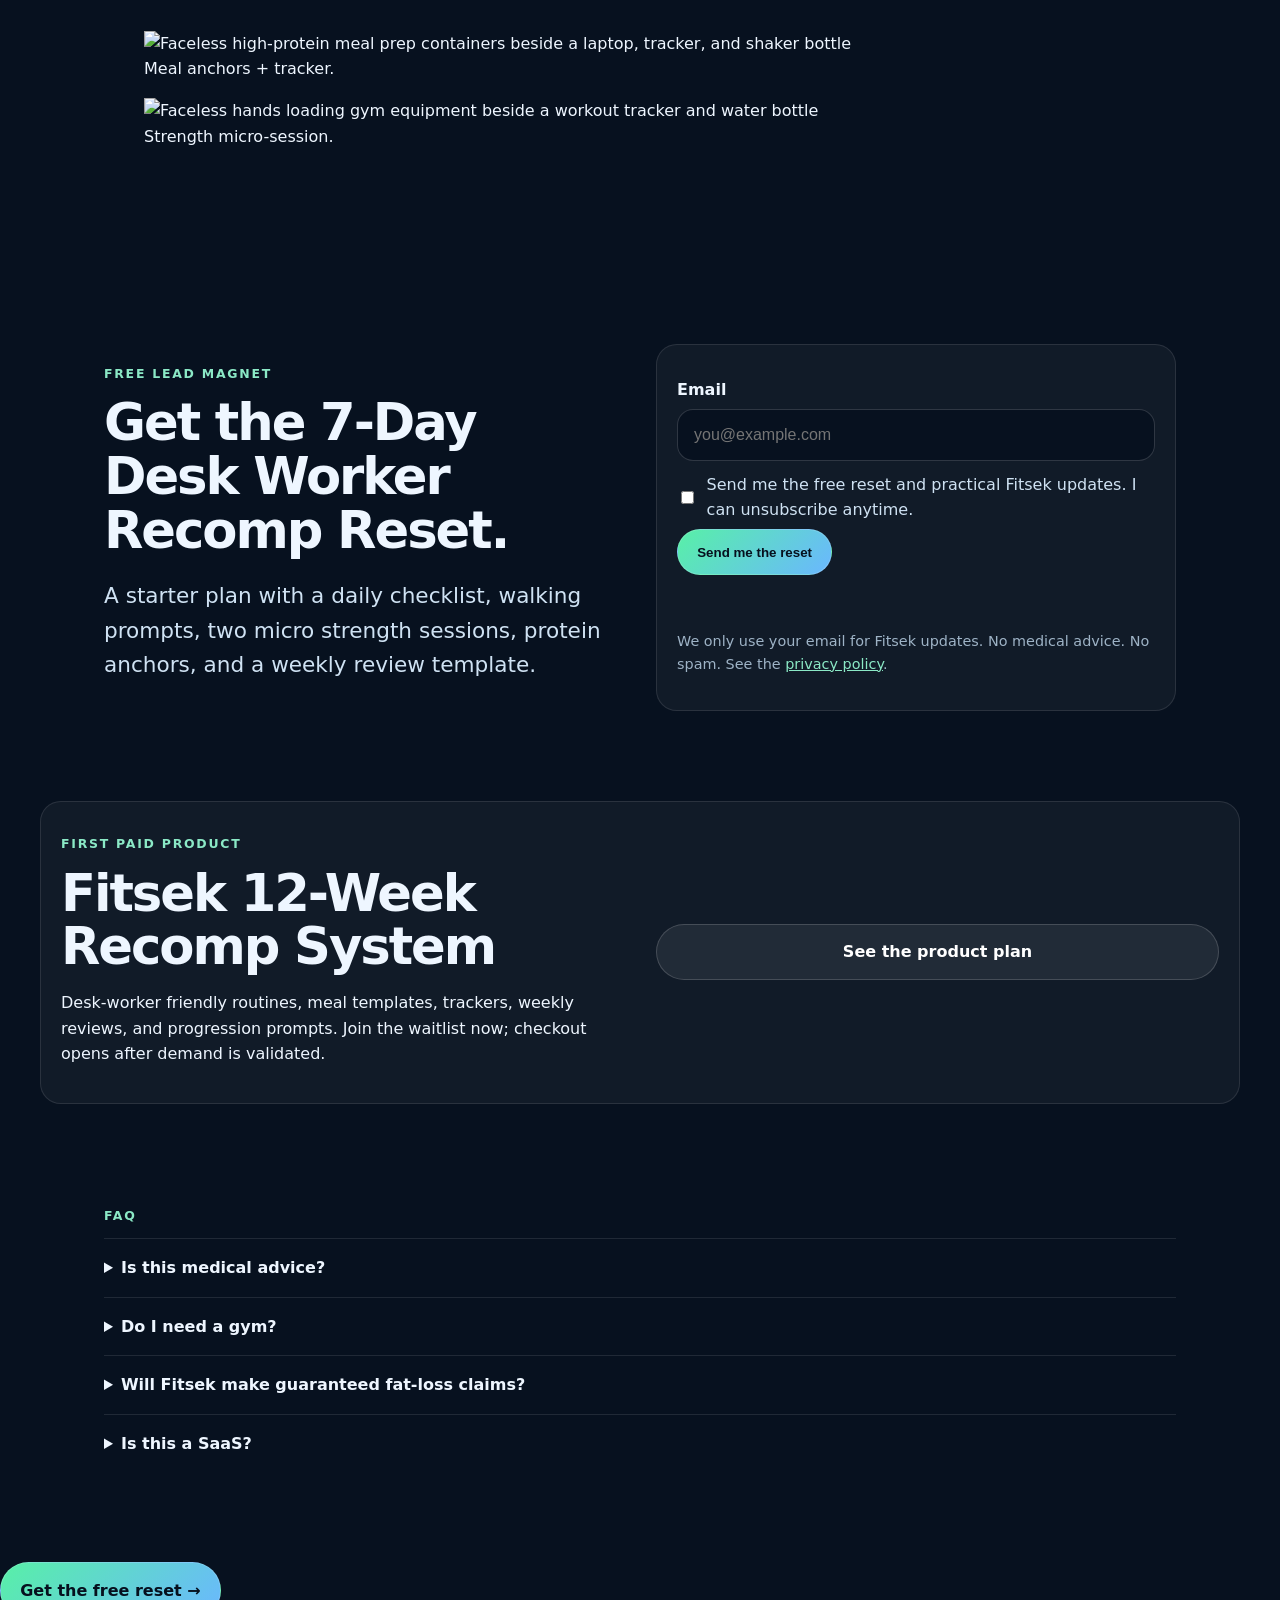
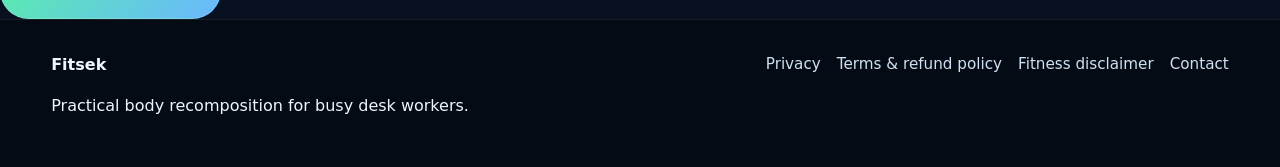
==== commit f917fde0: "feat: finish Fitsek site refresh validation - wire photoreal assets, favicons, manifest icons, Cloud" ====
--- a/site/index.html
+++ b/site/index.html
@@ -6,11 +6,15 @@
   <title>Fitsek — Desk-worker body recomposition system</title>
   <meta name="description" content="Fitsek helps busy desk workers build muscle, lose fat, and simplify body recomposition with practical routines, trackers, protein anchors, and weekly reviews.">
   <meta name="theme-color" content="#05070c">
+  <link rel="icon" href="/assets/brand/favicon.svg" type="image/svg+xml">
+  <link rel="alternate icon" href="/assets/brand/favicon-32.png" type="image/png">
+  <link rel="apple-touch-icon" href="/assets/brand/apple-touch-icon.png">
+  <link rel="manifest" href="/site.webmanifest">
   <meta property="og:title" content="Fitsek — Desk-worker body recomposition made practical">
   <meta property="og:description" content="Get the free 7-Day Desk Worker Recomp Reset and join the Fitsek 12-Week Recomp System waitlist.">
   <meta property="og:type" content="website">
   <meta property="og:url" content="https://fitsek.com/">
-  <meta property="og:image" content="https://fitsek.com/assets/social/og-fitsek.png">
+  <meta property="og:image" content="https://fitsek.com/assets/social/og-fitsek-photoreal.jpg">
   <meta name="twitter:card" content="summary_large_image">
   <link rel="canonical" href="https://fitsek.com/">
   <link rel="preconnect" href="https://static.cloudflareinsights.com">
@@ -52,7 +56,11 @@
         </div>
         <p class="microcopy">General fitness education only. Results vary. Start with the free reset — no card needed.</p>
       </div>
-      <aside class="hero-card" aria-label="Fitsek scorecard preview">
+      <aside class="hero-card" aria-label="Fitsek scorecard and lifestyle preview">
+        <figure class="hero-media-card">
+          <img src="/assets/photoreal/fitsek-hero-desk-reset.jpg" alt="Faceless desk-worker desk with meal, habit tracker, walking shoes, resistance band, and dumbbells" width="1672" height="941" loading="eager">
+          <figcaption>Desk-worker setup: work, food, movement, tracking.</figcaption>
+        </figure>
         <div class="device-card">
           <div class="device-top"><span class="dot"></span><span class="dot"></span><span class="dot"></span></div>
           <div class="score-card">
@@ -112,6 +120,19 @@
       </div>
     </section>
 
+
+    <section class="section visuals" id="visuals" aria-label="Fitsek photo directions">
+      <div class="section-heading">
+        <p class="eyebrow">Brand visuals</p>
+        <h2>Faceless, practical, no fake transformations.</h2>
+        <p class="lede">Fitsek uses product-context lifestyle images: desk setup, simple meals, and low-friction strength work — never fake before/after proof or invented customer testimonials.</p>
+      </div>
+      <div class="visual-grid">
+        <figure><img src="/assets/social/photoreal-meal-prep-protein.jpg" alt="Faceless high-protein meal prep containers beside a laptop, tracker, and shaker bottle" width="1080" height="1350" loading="lazy"><figcaption>Meal anchors + tracker.</figcaption></figure>
+        <figure><img src="/assets/social/photoreal-gym-progression.jpg" alt="Faceless hands loading gym equipment beside a workout tracker and water bottle" width="1080" height="1350" loading="lazy"><figcaption>Strength micro-session.</figcaption></figure>
+      </div>
+    </section>
+
     <section class="section offer" id="signup">
       <div class="offer-copy">
         <p class="eyebrow">Free lead magnet</p>
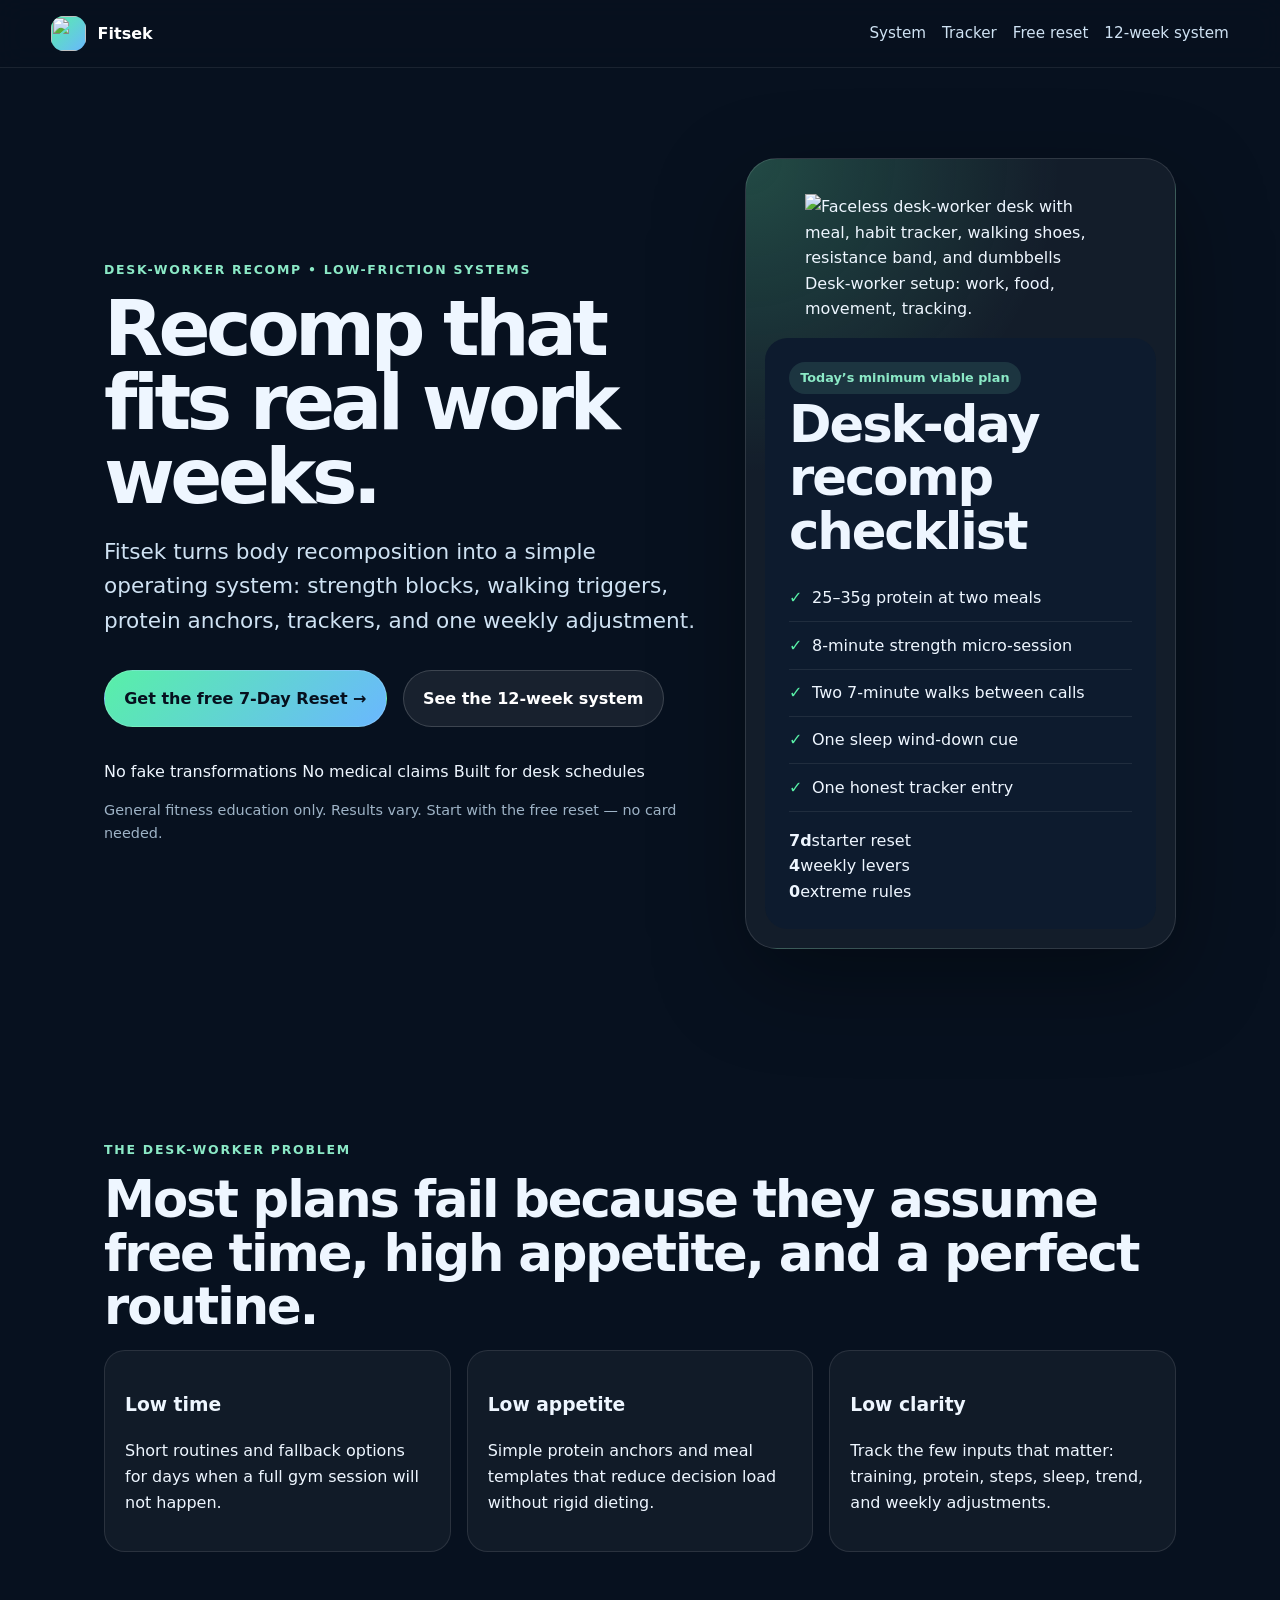
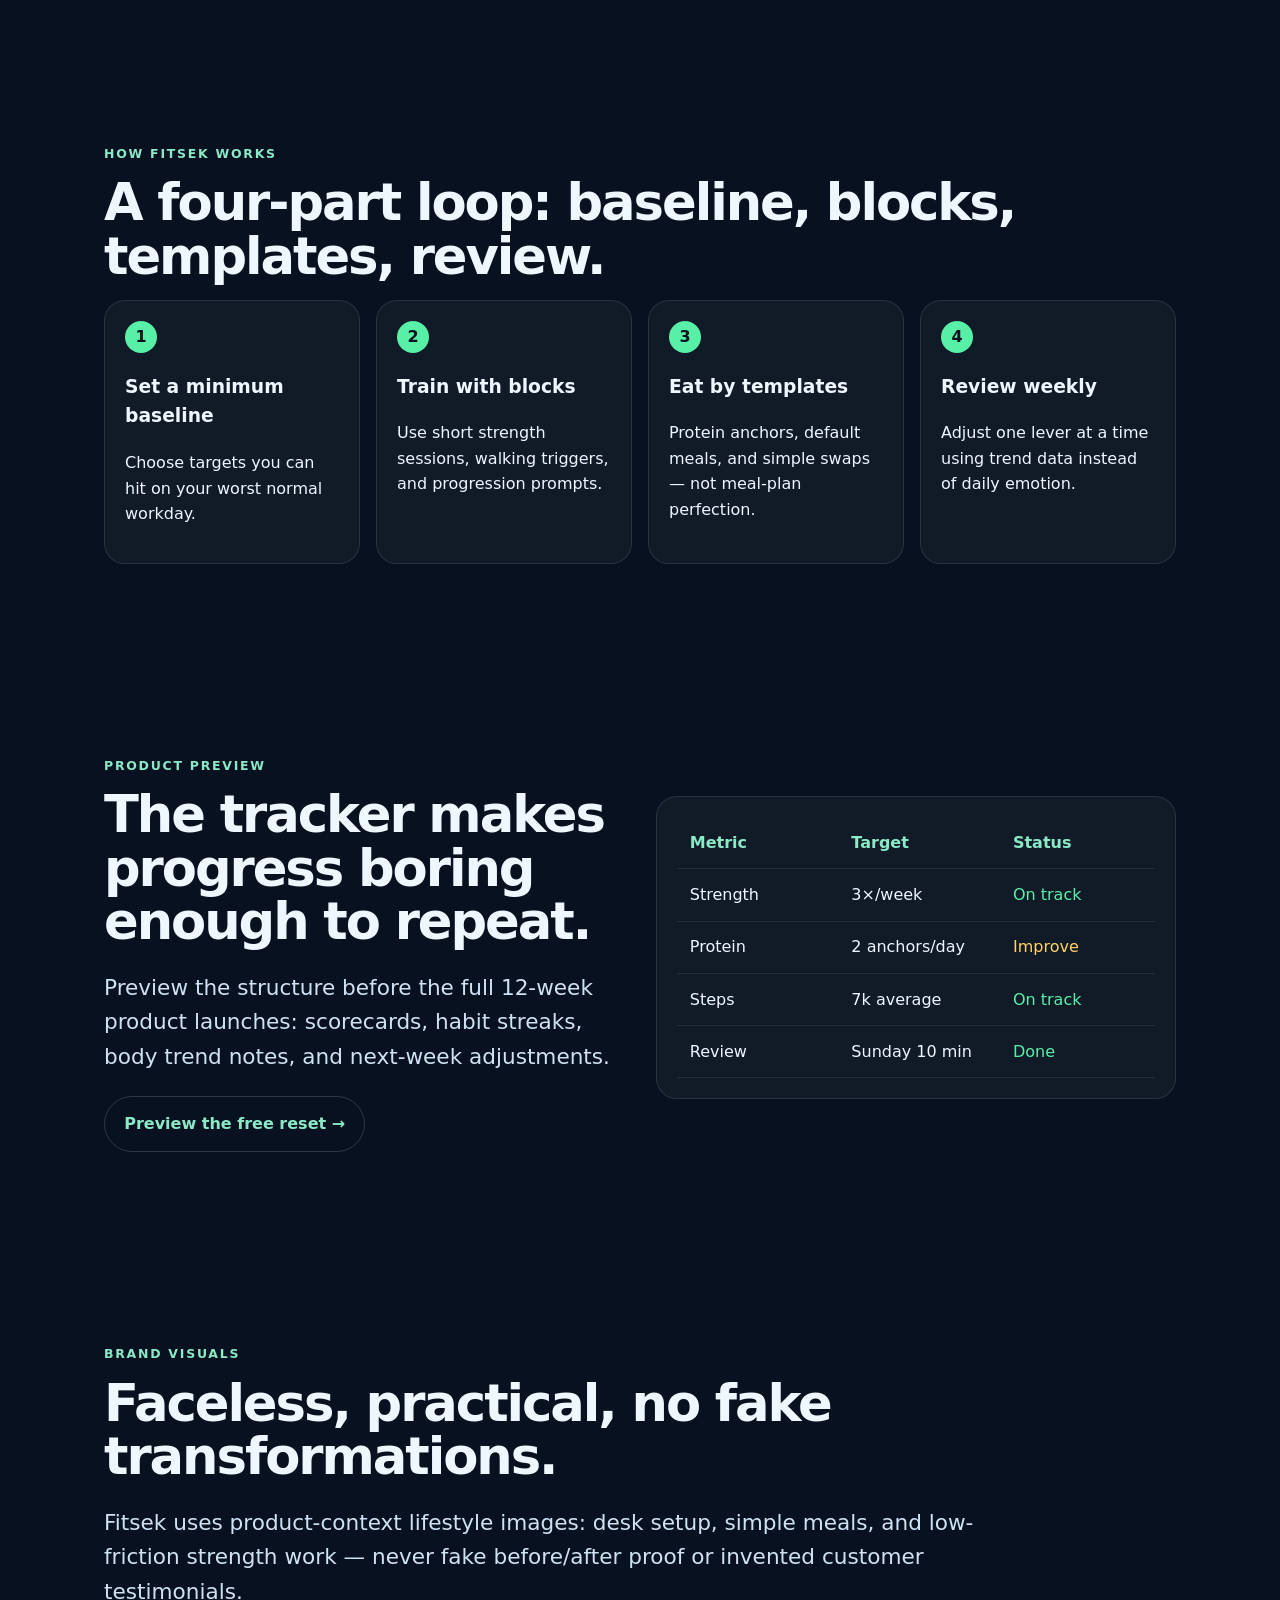
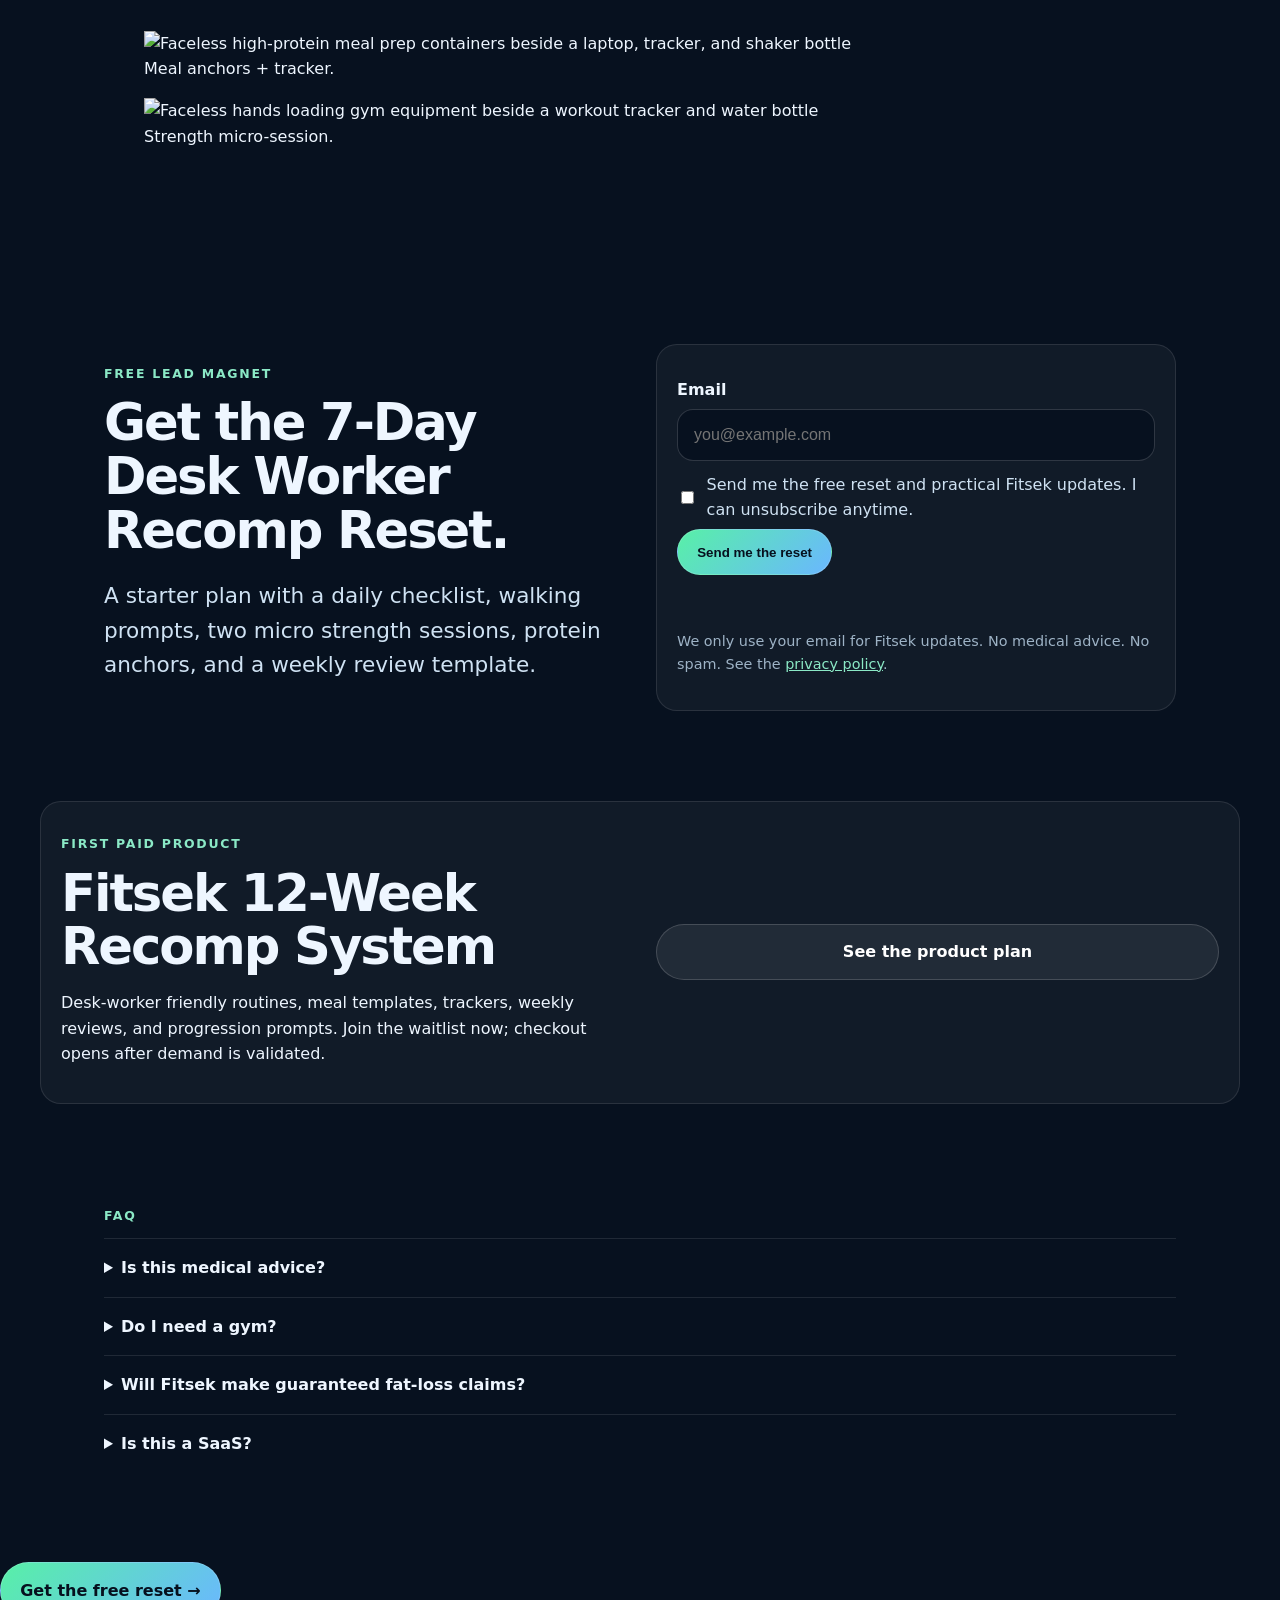
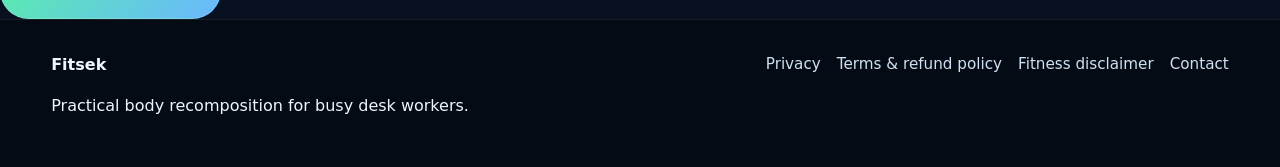
==== commit 6f4e73bb: "feat(fitsek): add mixed social funnel and tracked bio routes" ====
--- a/site/index.html
+++ b/site/index.html
@@ -30,7 +30,7 @@
 </head>
 <body>
   <header class="site-header">
-    <a class="brand" href="/" aria-label="Fitsek home"><span class="brand-mark">F</span><span>Fitsek</span></a>
+    <a class="brand" href="/" aria-label="Fitsek home"><img class="brand-mark brand-mark-image" src="/assets/brand/fitsek-instagram-avatar.png" alt=""><span>Fitsek</span></a>
     <nav aria-label="Primary">
       <a href="#how">System</a>
       <a href="#preview">Tracker</a>
